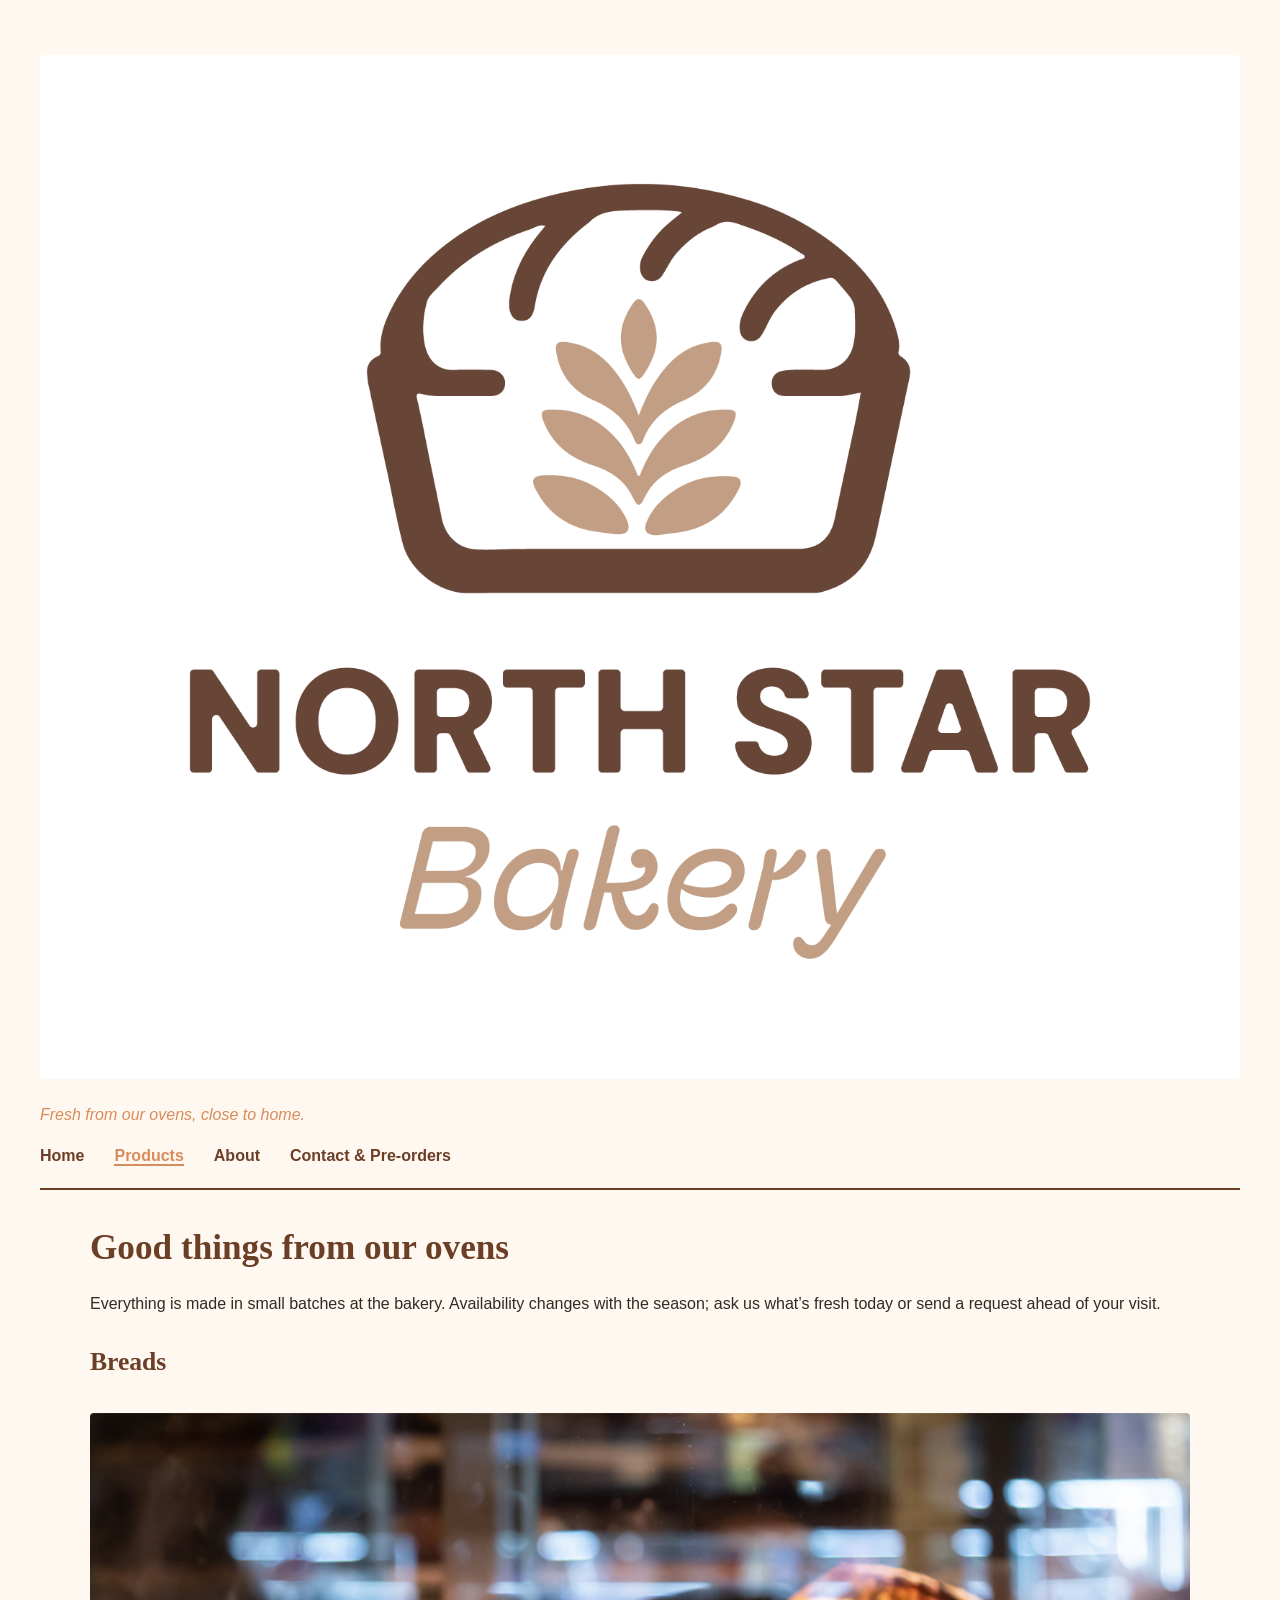
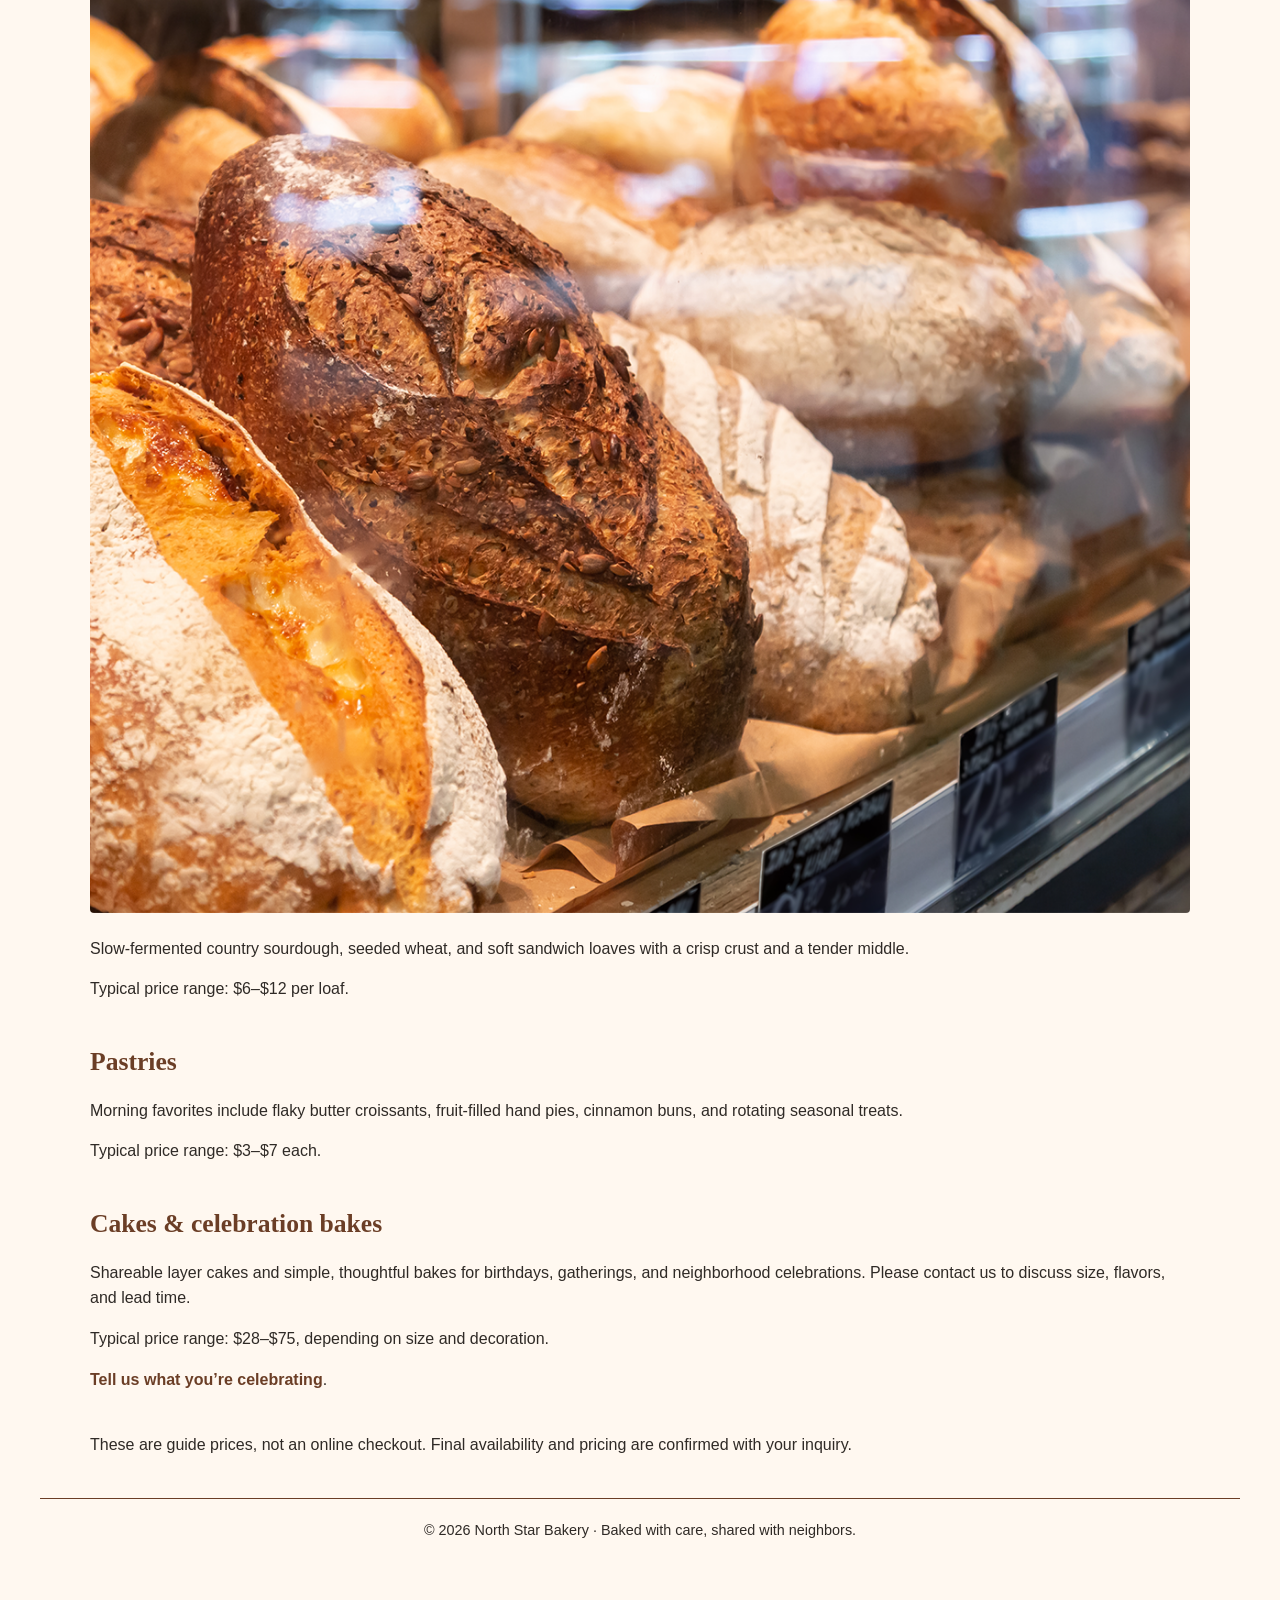
==== products.html @ ba698993 "Add files via upload" ====
<!doctype html>
<html lang="en">
<head>
<meta charset="utf-8">
<meta name="viewport" content="width=device-width, initial-scale=1">
<title>Our Products | North Star Bakery</title>
<link rel="stylesheet" href="css/style.css">
</head>
<body>
<header>
<a href="index.html"><img src="images/bakery-logo.png" alt="North Star Bakery"></a>
<p>Fresh from our ovens, close to home.</p>
<nav aria-label="Main navigation">
<ul>
<li><a href="index.html">Home</a></li>
<li><a href="products.html" aria-current="page">Products</a></li>
<li><a href="about.html">About</a></li>
<li><a href="contact.html">Contact &amp; Pre-orders</a></li>
</ul>
</nav>
</header>
<main>
<h1>Good things from our ovens</h1>
<p>Everything is made in small batches at the bakery. Availability changes with the season; ask us what’s fresh today or send a request ahead of your visit.</p>
<section>
<h2>Breads</h2>
<img src="images/bakery-bread.png" alt="Freshly baked artisan breads ready to share">
<p>Slow-fermented country sourdough, seeded wheat, and soft sandwich loaves with a crisp crust and a tender middle.</p>
<p>Typical price range: $6–$12 per loaf.</p>
</section>
<section>
<h2>Pastries</h2>
<p>Morning favorites include flaky butter croissants, fruit-filled hand pies, cinnamon buns, and rotating seasonal treats.</p>
<p>Typical price range: $3–$7 each.</p>
</section>
<section>
<h2>Cakes &amp; celebration bakes</h2>
<p>Shareable layer cakes and simple, thoughtful bakes for birthdays, gatherings, and neighborhood celebrations. Please contact us to discuss size, flavors, and lead time.</p>
<p>Typical price range: $28–$75, depending on size and decoration.</p>
<p><a href="contact.html">Tell us what you’re celebrating</a>.</p>
</section>
<p>These are guide prices, not an online checkout. Final availability and pricing are confirmed with your inquiry.</p>
</main>
<footer><p>&copy; 2026 North Star Bakery · Baked with care, shared with neighbors.</p></footer>
</body>
</html>
---- css/style.css ----
/*1. GLOBAL VARIABLES & STYLES (2-4 Colors, Fonts)*/
:root {
    --bg-cream: #FFF8F0;
    --text-charcoal: #2F2A26;
    --primary-brown: #6B3E26;
    --accent-peach: #D88C5A;
    
    --font-heading: 'Georgia', serif;
    --font-body: 'Arial', sans-serif;
}

* {
    box-sizing: border-box;
    margin: 0;
    padding: 0;
}

body {
    background-color: var(--bg-cream);
    color: var(--text-charcoal);
    font-family: var(--font-body);
    line-height: 1.6;
    padding: 20px;
}

h1, h2, h3 {
    font-family: var(--font-heading);
    color: var(--primary-brown);
    margin-bottom: 15px;
}

h1 { font-size: 2.2rem; }
h2 { font-size: 1.6rem; margin-top: 25px; }
p { margin-bottom: 15px; }

a {
    color: var(--primary-brown);
    text-decoration: none;
    font-weight: bold;
}

a:hover {
    color: var(--accent-peach);
}

/*  2. LAYOUT STRUCTURE (Flexbox Foundations)
    */
header {
    border-bottom: 2px solid var(--primary-brown);
    padding-bottom: 20px;
    margin-bottom: 30px;
}

header p {
    font-style: italic;
    color: var(--accent-peach);
}

nav ul {
    list-style: none;
    display: flex;
    flex-direction: column; /* Stacks links vertically on small mobile screens */
    gap: 10px;
    margin-top: 15px;
}

nav a[aria-current="page"] {
    color: var(--accent-peach);
    border-bottom: 2px solid var(--accent-peach);
}

main {
   
    max-width: 1100px;
    margin: 0 auto;
}

section {
    margin-bottom: 40px;
}

img, video {
    max-width: 100%;
    height: auto;
    border-radius: 4px;
    margin: 15px 0;
}

/*3. COMPONENTS (Forms, Multimedia, Footer) */
fieldset {
    border: 1px solid var(--primary-brown);
    padding: 20px;
    margin-bottom: 20px;
    border-radius: 4px;
}

legend {
    font-family: var(--font-heading);
    font-weight: bold;
    color: var(--primary-brown);
    padding: 0 10px;
}

input, select, textarea {
    width: 100%;
    padding: 10px;
    margin-top: 5px;
    border: 1px solid var(--primary-brown);
    border-radius: 4px;
    background-color: #fff;
}

button {
    background-color: var(--primary-brown);
    color: var(--bg-cream);
    border: none;
    padding: 12px 24px;
    font-size: 1rem;
    font-weight: bold;
    cursor: pointer;
    border-radius: 4px;
    width: 100%;
}

button:hover {
    background-color: var(--accent-peach);
}

audio {
    width: 100%;
    margin-top: 10px;
}

footer {
    text-align: center;
    padding: 20px 0;
    margin-top: 40px;
    border-top: 1px solid var(--primary-brown);
    font-size: 0.9rem;
}

/*4. RESPONSIVE DESIGN (Media Query)
    */
@media (min-width: 800px) {
    body {
        padding: 40px;
    }

    /* Flips navigation items into a spacious row on tablet & desktop */
    nav ul {
        flex-direction: row;
        gap: 30px;
    }

    /* Form improvements on larger screens */
    button {
        width: auto;
    }
}
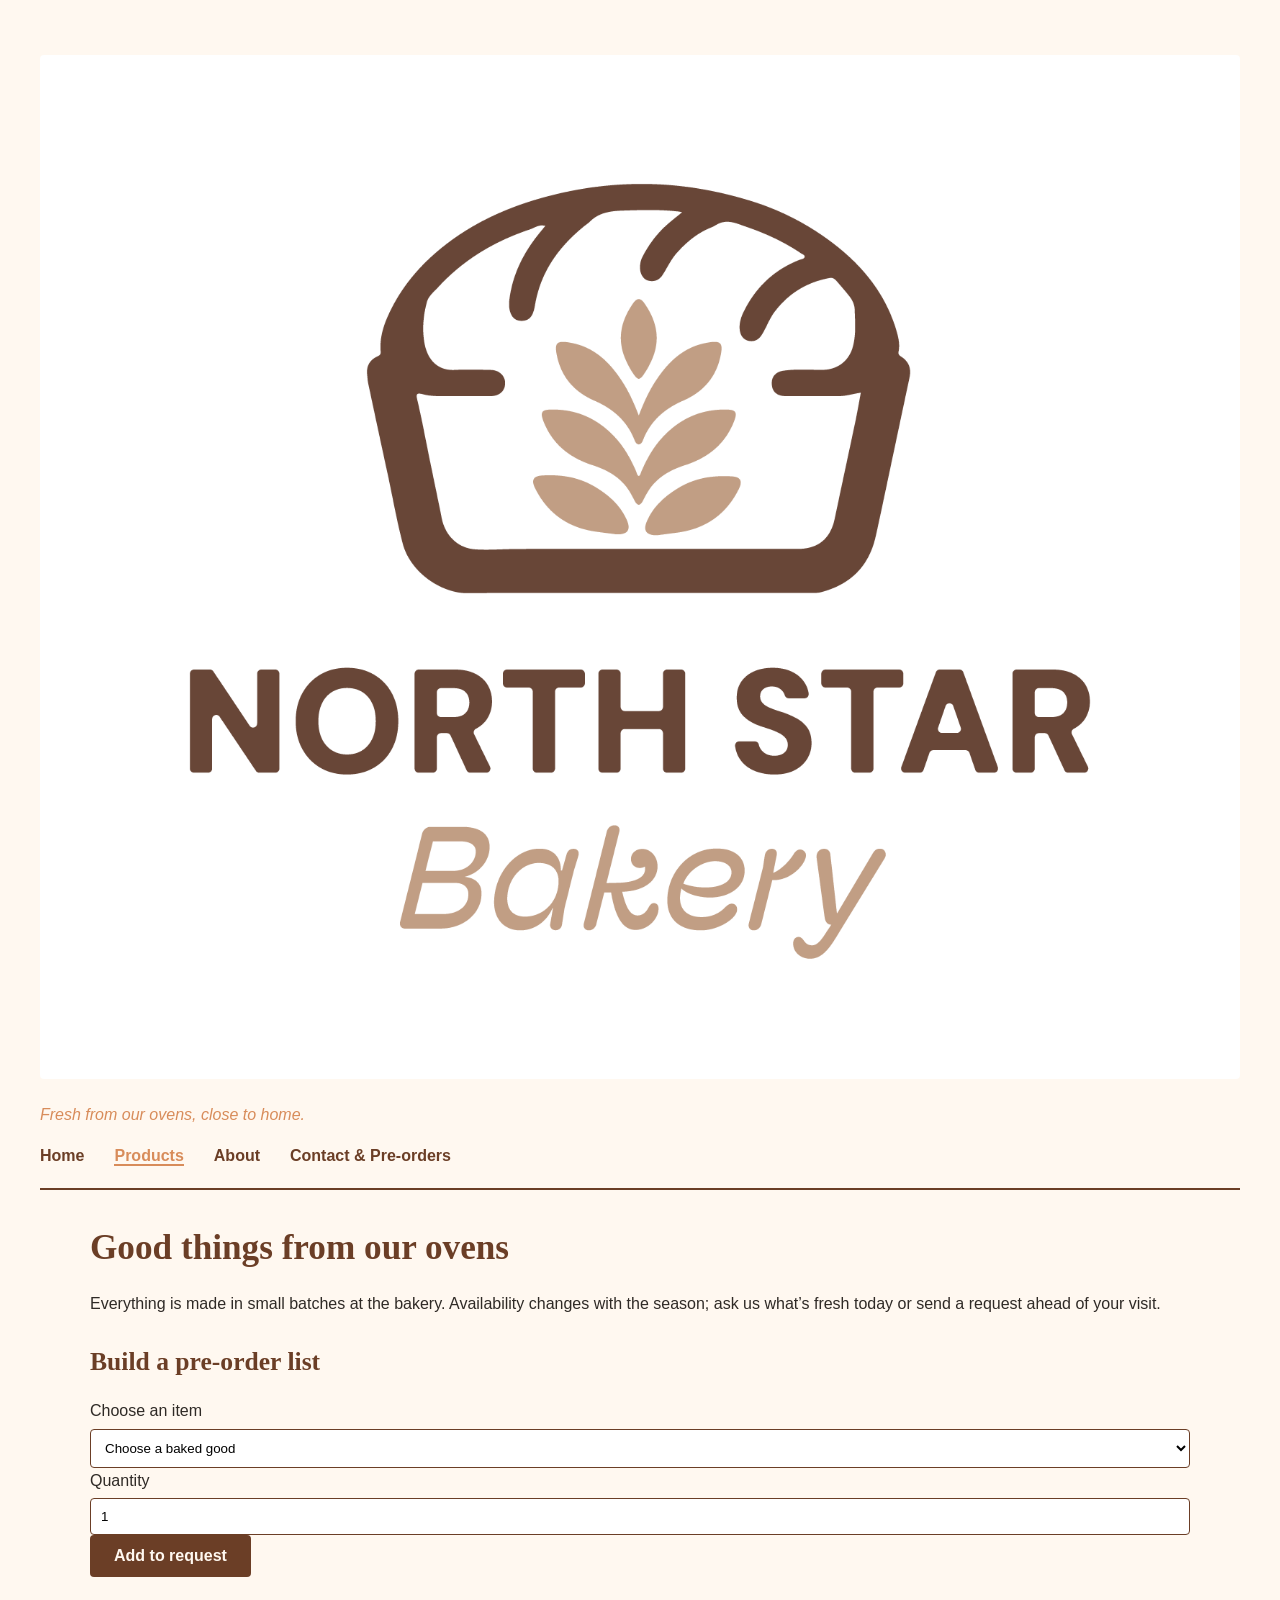
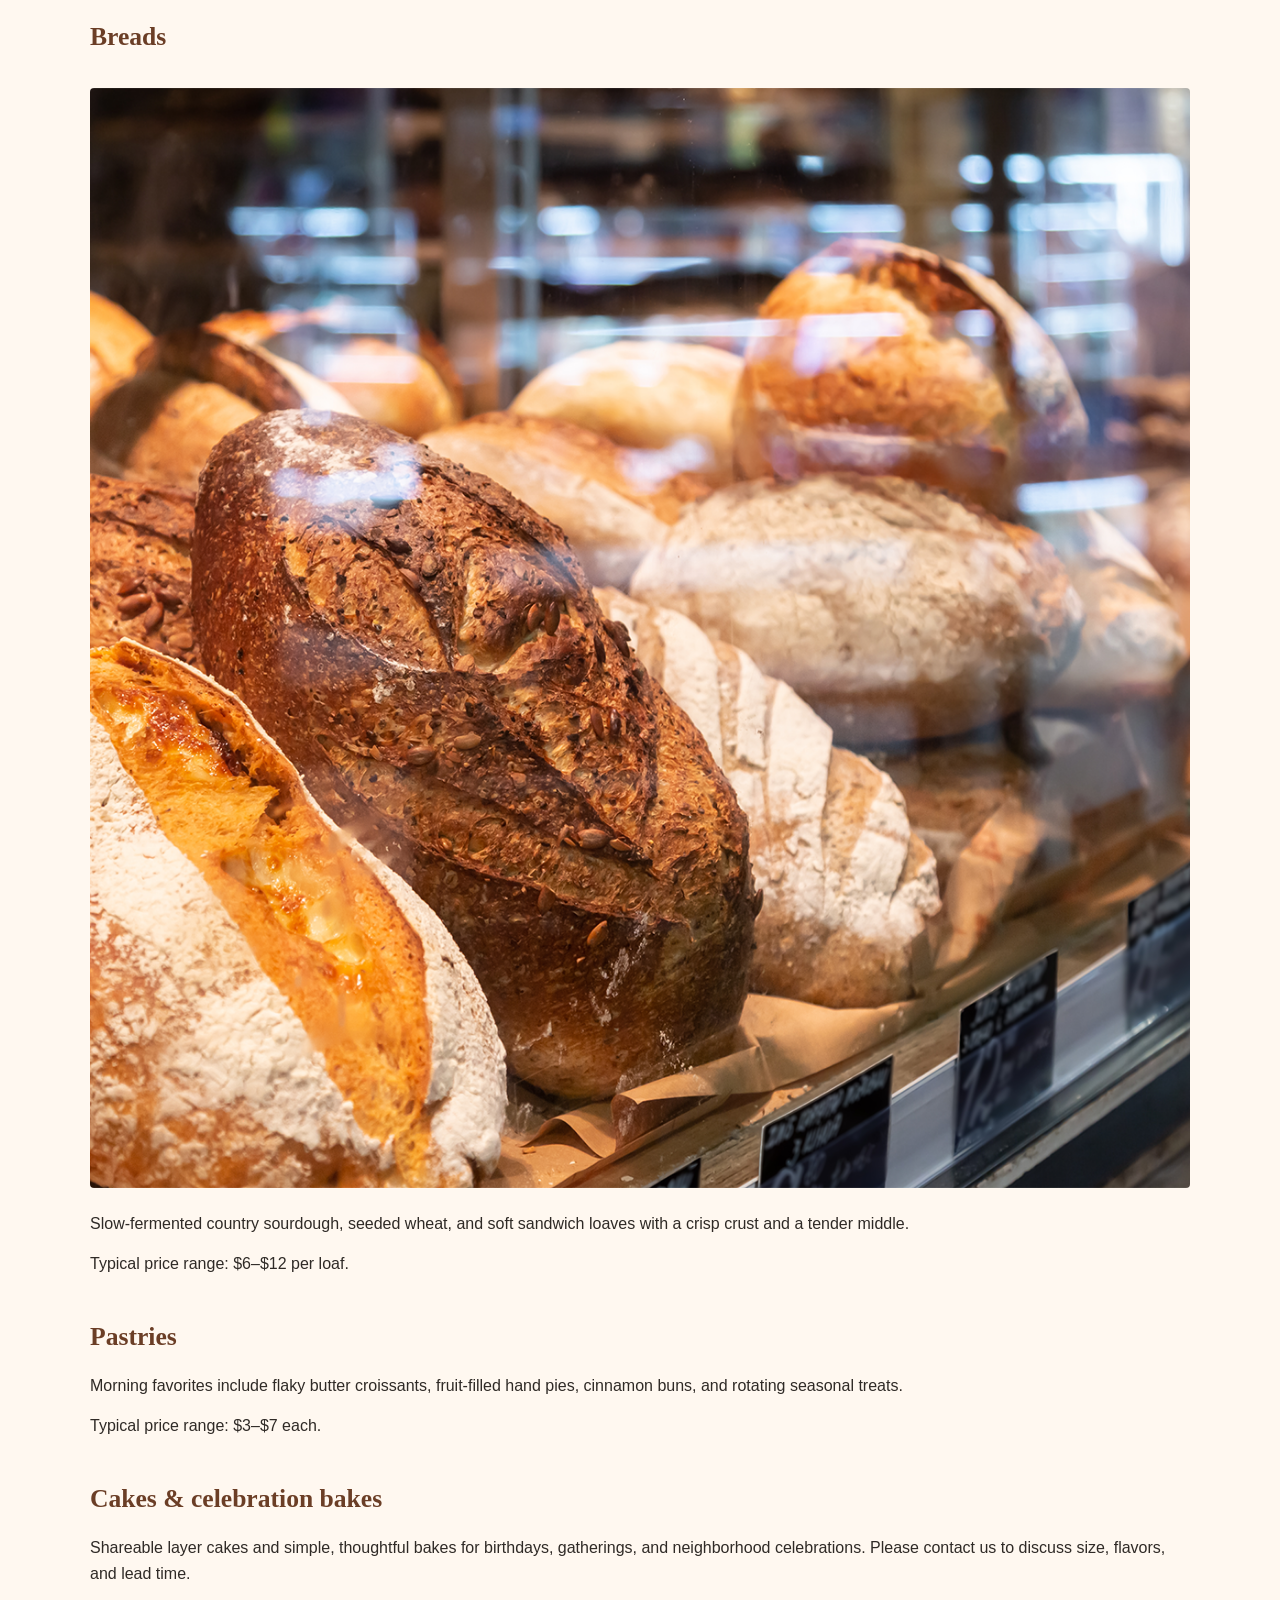
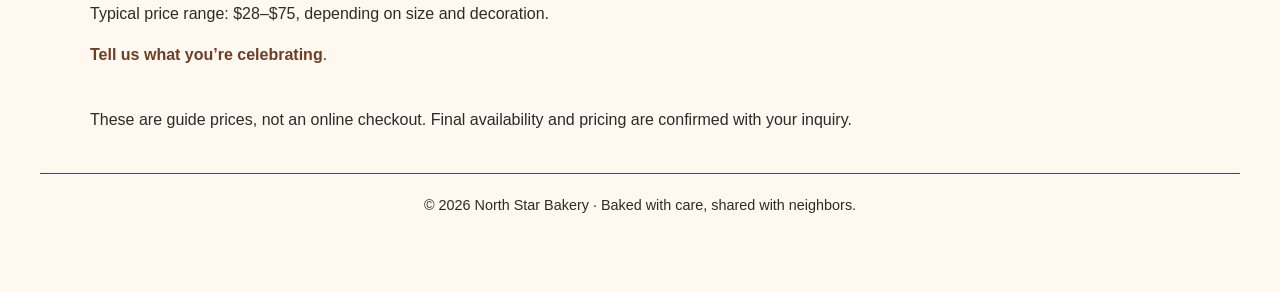
==== commit 542b14d3: "upadated javascript files with js" ====
--- a/products.html
+++ b/products.html
@@ -5,6 +5,7 @@
 <meta name="viewport" content="width=device-width, initial-scale=1">
 <title>Our Products | North Star Bakery</title>
 <link rel="stylesheet" href="css/style.css">
+<script src="js/main.js" defer></script>
 </head>
 <body>
 <header>
@@ -22,6 +23,28 @@
 <main>
 <h1>Good things from our ovens</h1>
 <p>Everything is made in small batches at the bakery. Availability changes with the season; ask us what’s fresh today or send a request ahead of your visit.</p>
+<section class="order-builder">
+  <h2>Build a pre-order list</h2>
+
+  <label for="product-choice">Choose an item</label>
+  <select id="product-choice">
+    <option value="">Choose a baked good</option>
+    <option value="Country sourdough loaf">Country sourdough loaf</option>
+    <option value="Seeded wheat loaf">Seeded wheat loaf</option>
+    <option value="Soft sandwich loaf">Soft sandwich loaf</option>
+    <option value="Butter croissant">Butter croissant</option>
+    <option value="Fruit hand pie">Fruit hand pie</option>
+    <option value="Cinnamon bun">Cinnamon bun</option>
+    <option value="Celebration cake">Celebration cake</option>
+  </select>
+
+  <label for="product-quantity">Quantity</label>
+  <input type="number" id="product-quantity" min="1" max="20" value="1">
+
+  <button type="button" id="add-to-order">Add to request</button>
+  <p id="order-feedback" aria-live="polite"></p>
+  <ul id="order-list"></ul>
+</section>
 <section>
 <h2>Breads</h2>
 <img src="images/bakery-bread.png" alt="Freshly baked artisan breads ready to share">
